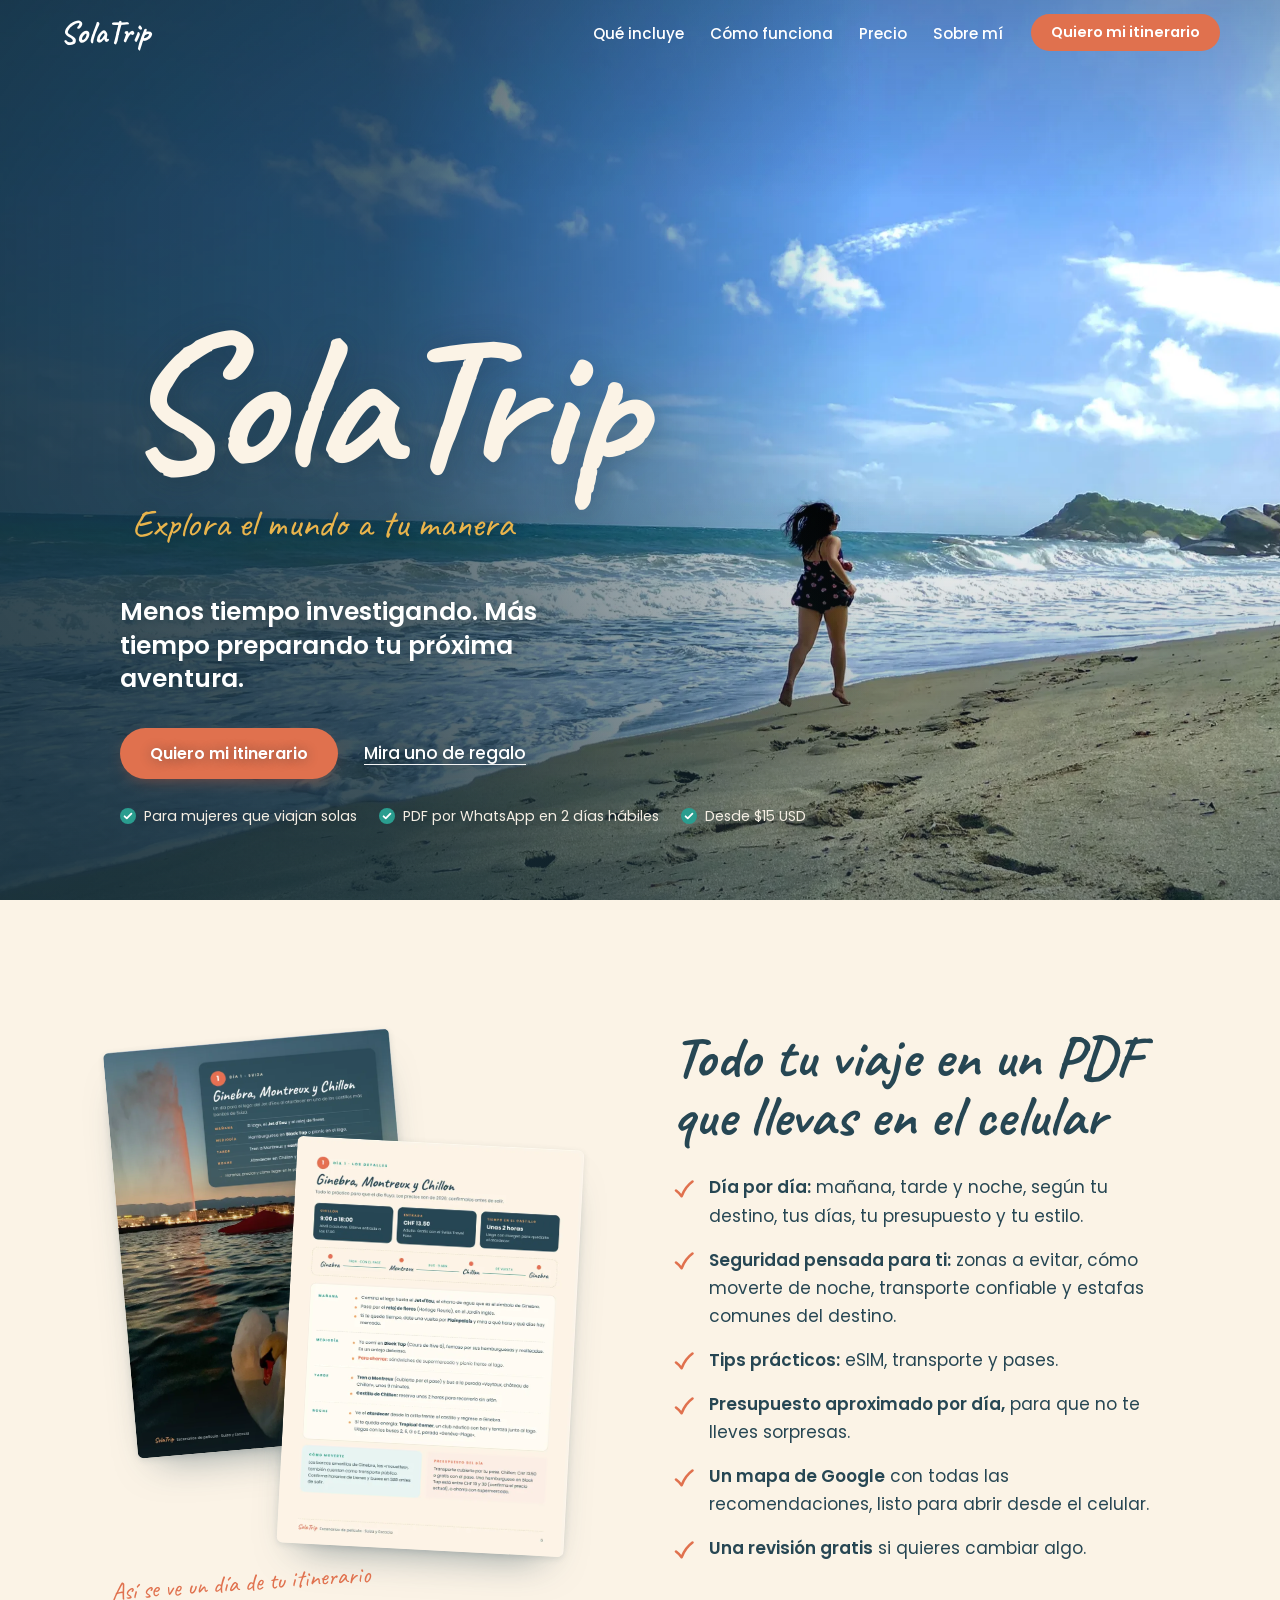
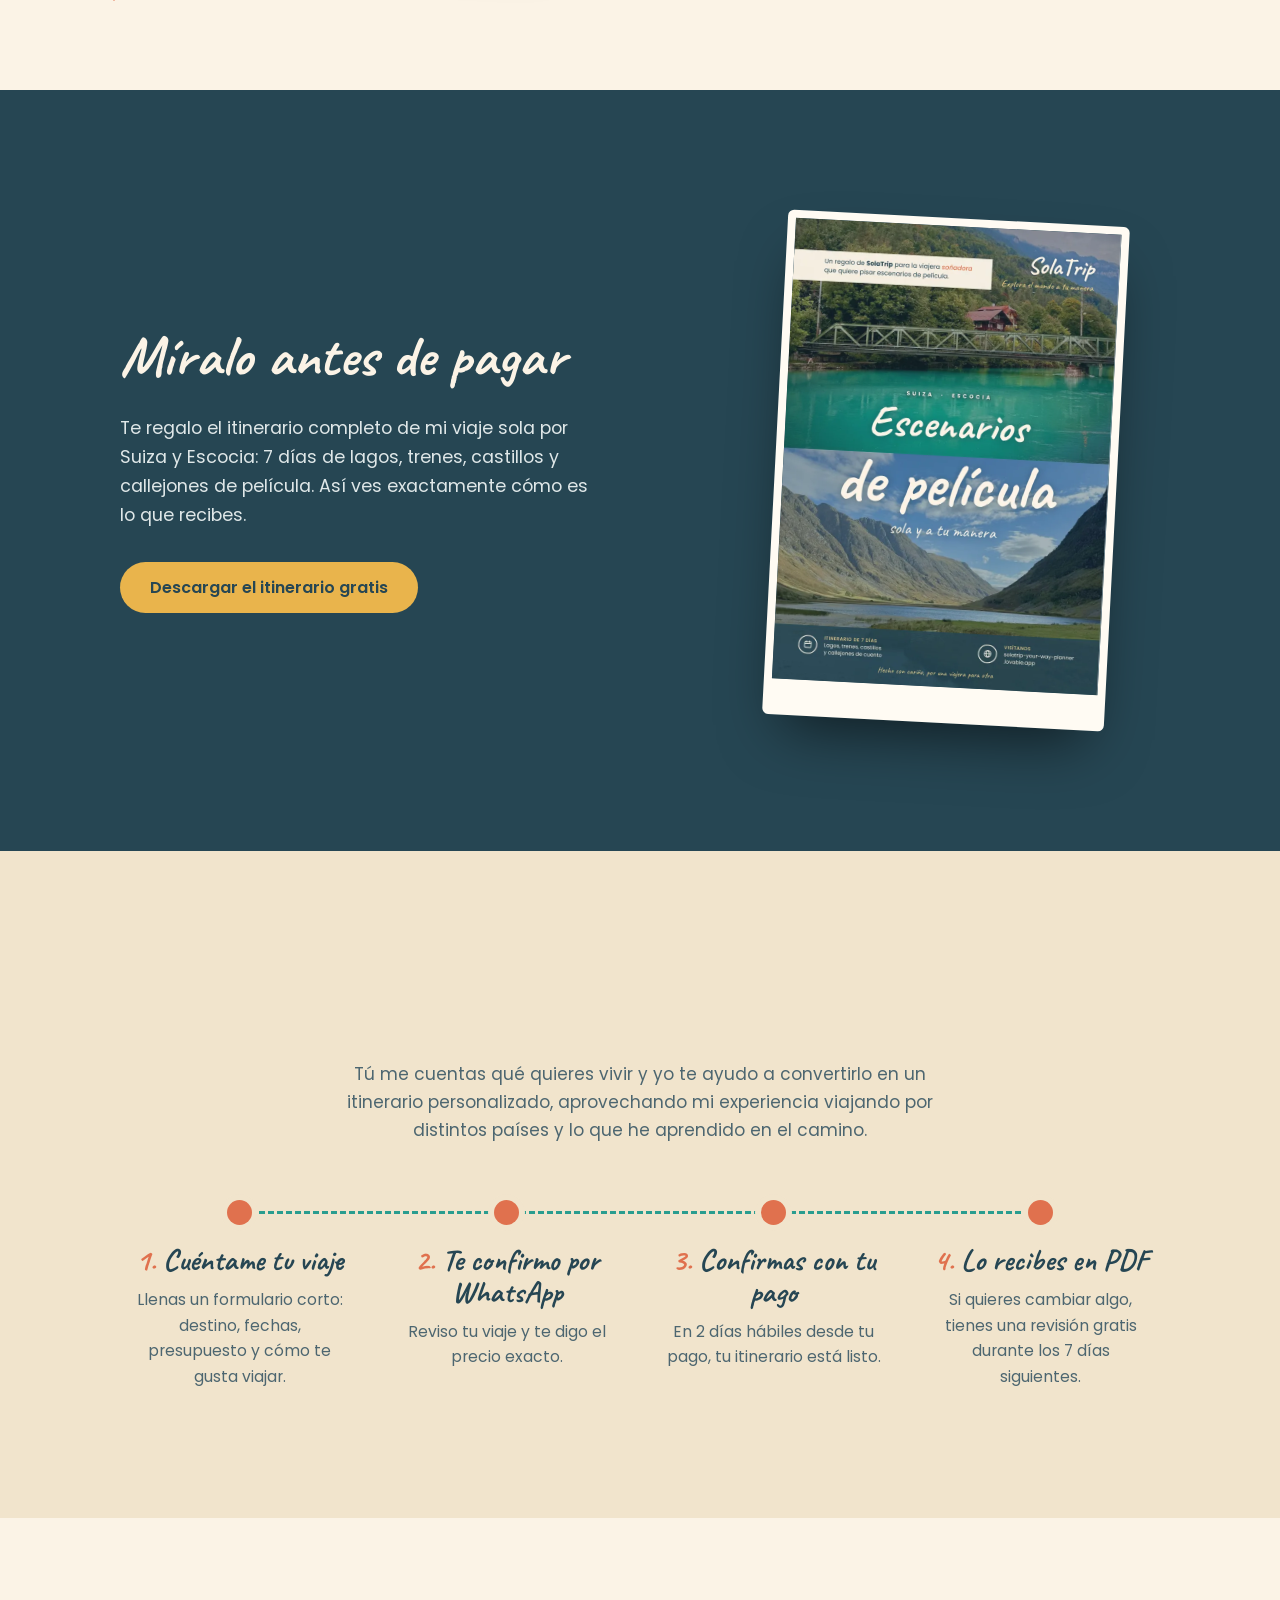
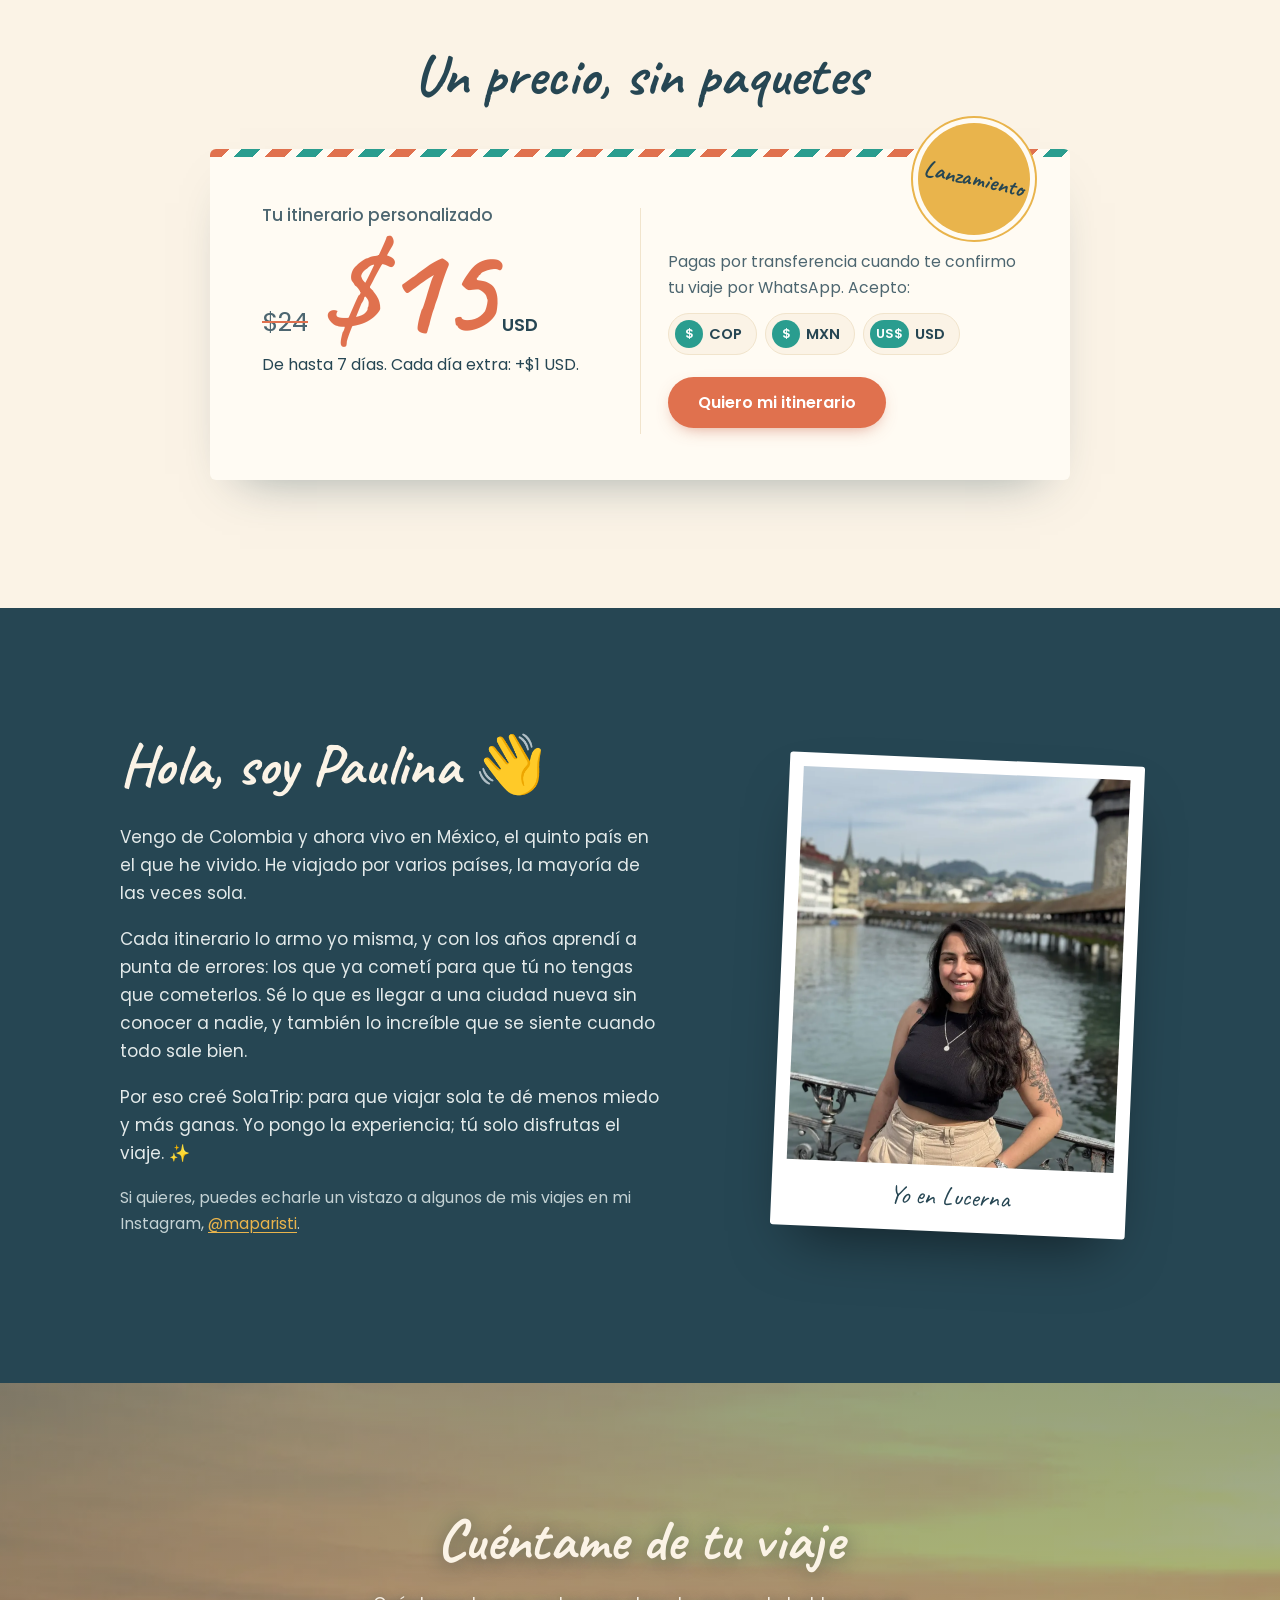
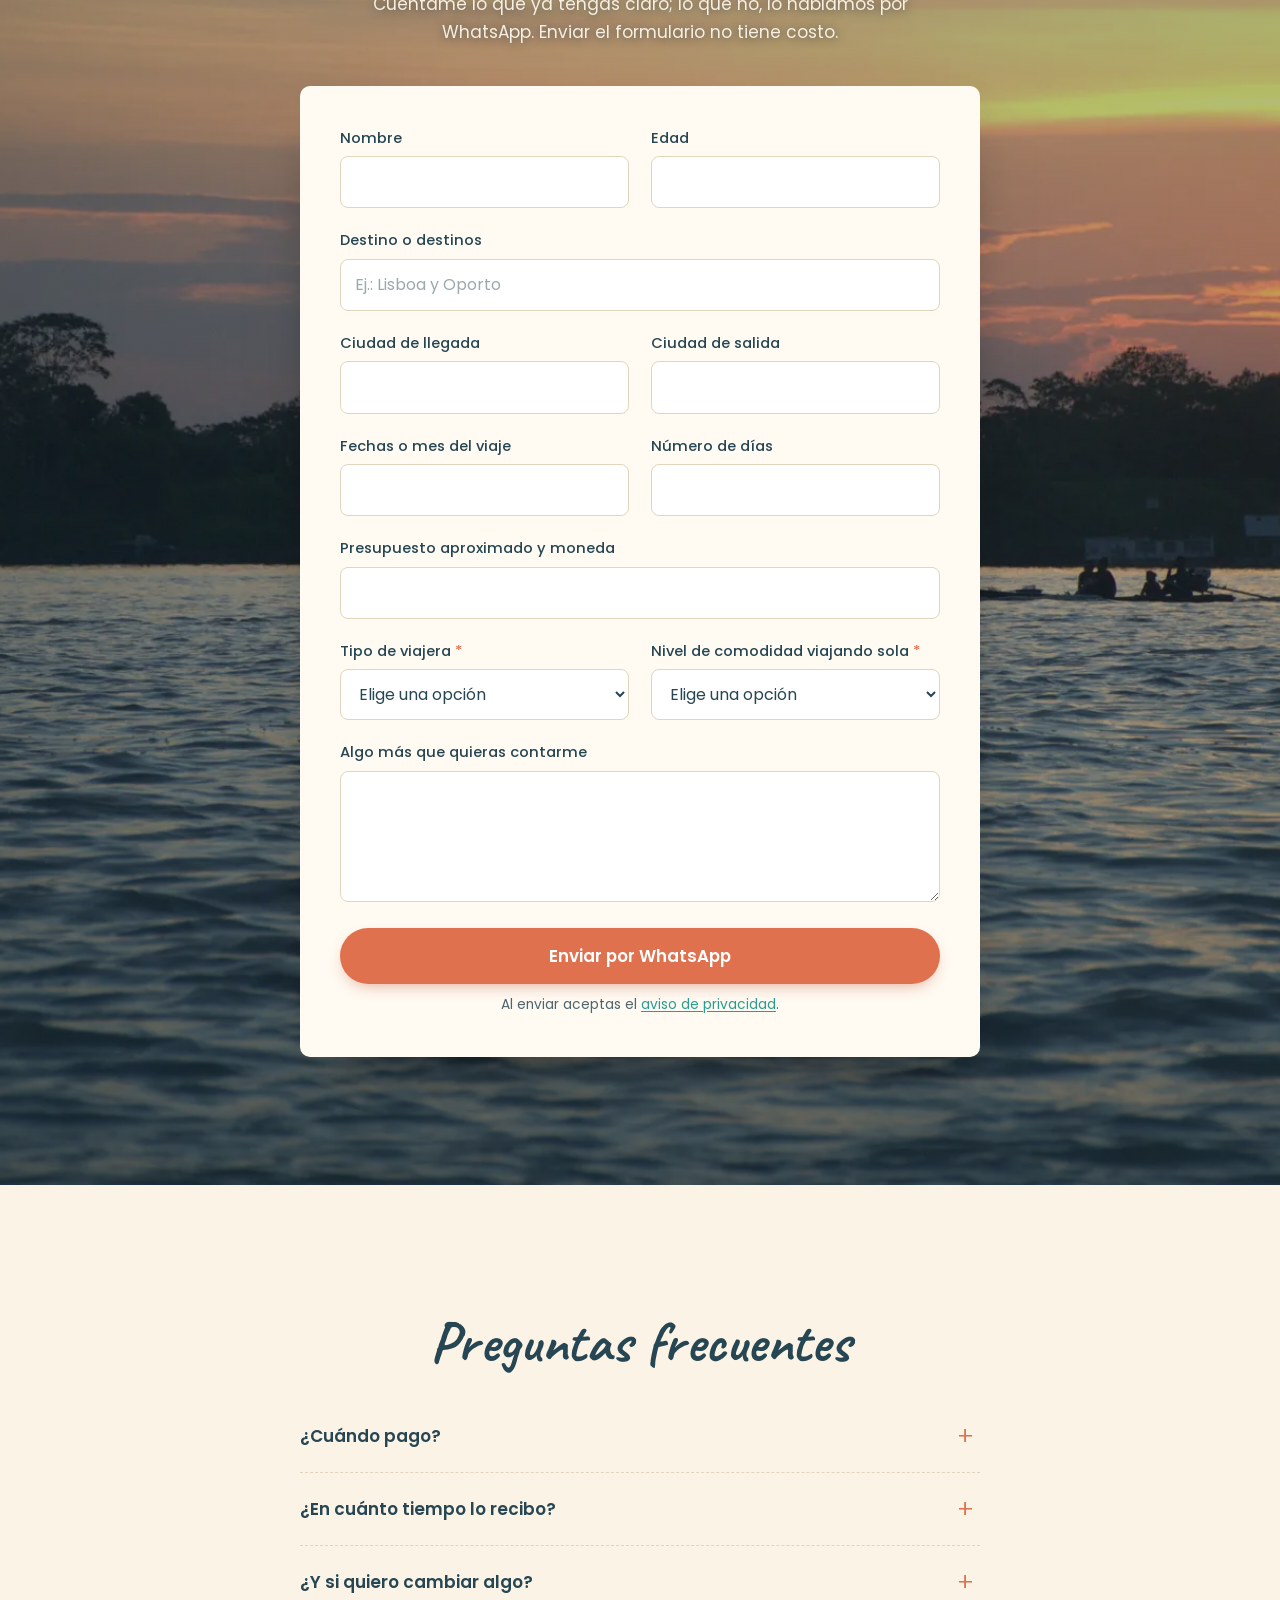
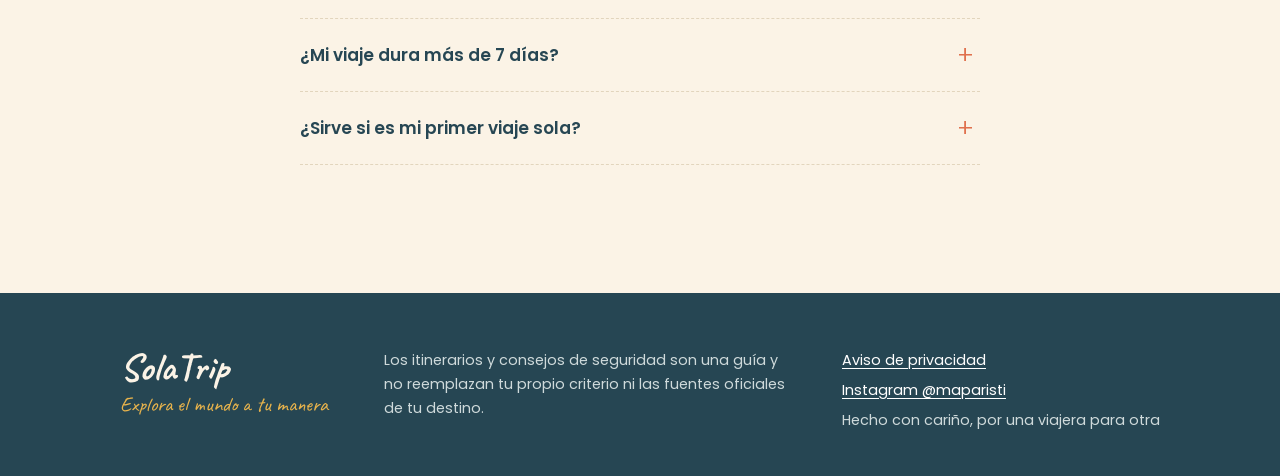
==== index.html @ e4d1c082 "Página nueva de SolaTrip" ====
<!doctype html>
<html lang="es">
<head>
  <meta charset="utf-8">
  <meta name="viewport" content="width=device-width, initial-scale=1">
  <title>SolaTrip · Itinerarios para mujeres que viajan solas</title>
  <meta name="description" content="Tú me cuentas qué quieres vivir y yo te ayudo a convertirlo en un itinerario personalizado. PDF por WhatsApp en 2 días hábiles, desde $15 USD.">
  <meta property="og:title" content="SolaTrip · Explora el mundo a tu manera">
  <meta property="og:description" content="Itinerarios personalizados para mujeres que viajan solas. PDF por WhatsApp en 2 días hábiles, desde $15 USD.">
  <meta property="og:image" content="img/portada-playa-1200.jpg">
  <meta property="og:type" content="website">
  <meta name="theme-color" content="#264653">
  <link rel="icon" href="img/favicon.svg" type="image/svg+xml">
  <link rel="preload" href="fonts/caveat-latin-700-normal.woff2" as="font" type="font/woff2" crossorigin>
  <link rel="preload" href="fonts/poppins-latin-400-normal.woff2" as="font" type="font/woff2" crossorigin>
  <link rel="stylesheet" href="css/styles.css">
  <script>document.documentElement.classList.add("js")</script>
</head>
<body>
  <a class="skip" href="#contenido">Saltar al contenido</a>

  <header class="nav" id="nav">
    <div class="nav__inner">
      <a class="nav__logo" href="#inicio" aria-label="SolaTrip, inicio">SolaTrip</a>
      <nav aria-label="Secciones">
        <ul class="nav__links" id="menu">
          <li><a href="#que-incluye">Qué incluye</a></li>
          <li><a href="#como-funciona">Cómo funciona</a></li>
          <li><a href="#precio">Precio</a></li>
          <li><a href="#sobre-mi">Sobre mí</a></li>
        </ul>
      </nav>
      <a class="btn btn--small" href="#formulario">Quiero mi itinerario</a>
      <button class="nav__toggle" type="button" aria-expanded="false" aria-controls="menu" aria-label="Abrir menú">
        <span class="nav__bars" aria-hidden="true"></span>
      </button>
    </div>
  </header>

  <main id="contenido">

    <!-- ================= PORTADA ================= -->
    <section class="hero" id="inicio">
      <picture class="hero__photo">
        <source type="image/webp" srcset="img/portada-playa-1200.webp 1200w, img/portada-playa-2000.webp 2000w" sizes="100vw">
        <img src="img/portada-playa-2000.jpg" srcset="img/portada-playa-1200.jpg 1200w, img/portada-playa-2000.jpg 2000w" sizes="100vw" alt="Paulina corriendo descalza por la orilla de una playa, con el mar y un cielo azul de fondo" fetchpriority="high">
      </picture>
      <div class="hero__brand">
        <h1 class="hero__title">SolaTrip</h1>
        <p class="hero__slogan">Explora el mundo a tu manera</p>
      </div>
      <div class="hero__body">
        <p class="hero__lead">Menos tiempo investigando. Más tiempo preparando tu próxima aventura.</p>
        <div class="hero__actions">
          <a class="btn" href="#formulario">Quiero mi itinerario</a>
          <a class="link-soft" href="#regalo">Mira uno de regalo</a>
        </div>
        <ul class="hero__facts">
          <li>Para mujeres que viajan solas</li>
          <li>PDF por WhatsApp en 2 días hábiles</li>
          <li>Desde $15 USD</li>
        </ul>
      </div>
    </section>

    <!-- ================= QUÉ RECIBES ================= -->
    <section class="section includes" id="que-incluye">
      <div class="wrap includes__grid">
        <div class="includes__pages" aria-hidden="true">
          <picture class="page-shot page-shot--back">
            <source type="image/webp" srcset="img/pdf-dia1-foto.webp">
            <img src="img/pdf-dia1-foto.jpg" alt="" loading="lazy" width="760" height="1075">
          </picture>
          <picture class="page-shot page-shot--front">
            <source type="image/webp" srcset="img/pdf-dia1-datos.webp">
            <img src="img/pdf-dia1-datos.jpg" alt="" loading="lazy" width="760" height="1075">
          </picture>
          <p class="hand-note hand-note--pages">Así se ve un día de tu itinerario</p>
        </div>
        <div class="includes__text">
          <h2 class="h2">Todo tu viaje en un PDF que llevas en el celular</h2>
          <ul class="checks">
            <li><strong>Día por día:</strong> mañana, tarde y noche, según tu destino, tus días, tu presupuesto y tu estilo.</li>
            <li><strong>Seguridad pensada para ti:</strong> zonas a evitar, cómo moverte de noche, transporte confiable y estafas comunes del destino.</li>
            <li><strong>Tips prácticos:</strong> eSIM, transporte y pases.</li>
            <li><strong>Presupuesto aproximado por día,</strong> para que no te lleves sorpresas.</li>
            <li><strong>Un mapa de Google</strong> con todas las recomendaciones, listo para abrir desde el celular.</li>
            <li><strong>Una revisión gratis</strong> si quieres cambiar algo.</li>
          </ul>
        </div>
      </div>
    </section>

    <!-- ================= REGALO ================= -->
    <section class="section gift" id="regalo">
      <div class="wrap gift__grid">
        <div class="gift__text">
          <h2 class="h2 h2--light">Míralo antes de pagar</h2>
          <p>Te regalo el itinerario completo de mi viaje sola por Suiza y Escocia: 7 días de lagos, trenes, castillos y callejones de película. Así ves exactamente cómo es lo que recibes.</p>
          <a class="btn btn--sun" href="regalo/SolaTrip-Itinerario-Suiza-y-Escocia.pdf" download>Descargar el itinerario gratis</a>
        </div>
        <picture class="gift__cover">
          <source type="image/webp" srcset="img/pdf-portada.webp">
          <img src="img/pdf-portada.jpg" alt="Portada del itinerario de regalo: Escenarios de película, Suiza y Escocia, 7 días" loading="lazy" width="760" height="1074">
        </picture>
      </div>
    </section>

    <!-- ================= CÓMO FUNCIONA ================= -->
    <section class="section steps" id="como-funciona">
      <div class="wrap">
        <h2 class="h2 center">De la idea a tu plan en cuatro pasos</h2>
        <p class="center steps__intro">Tú me cuentas qué quieres vivir y yo te ayudo a convertirlo en un itinerario personalizado, aprovechando mi experiencia viajando por distintos países y lo que he aprendido en el camino.</p>
        <ol class="route">
          <li class="route__stop">
            <span class="route__dot" aria-hidden="true"></span>
            <h3>Cuéntame tu viaje</h3>
            <p>Llenas un formulario corto: destino, fechas, presupuesto y cómo te gusta viajar.</p>
          </li>
          <li class="route__stop">
            <span class="route__dot" aria-hidden="true"></span>
            <h3>Te confirmo por WhatsApp</h3>
            <p>Reviso tu viaje y te digo el precio exacto.</p>
          </li>
          <li class="route__stop">
            <span class="route__dot" aria-hidden="true"></span>
            <h3>Confirmas con tu pago</h3>
            <p>En 2 días hábiles desde tu pago, tu itinerario está listo.</p>
          </li>
          <li class="route__stop">
            <span class="route__dot" aria-hidden="true"></span>
            <h3>Lo recibes en PDF</h3>
            <p>Si quieres cambiar algo, tienes una revisión gratis durante los 7 días siguientes.</p>
          </li>
        </ol>
      </div>
    </section>

    <!-- ================= PRECIO ================= -->
    <section class="section price" id="precio">
      <div class="wrap">
        <h2 class="h2 center">Un precio, sin paquetes</h2>
        <article class="postcard" aria-labelledby="precio-titulo">
          <div class="postcard__stamp" aria-hidden="true"><span>Lanzamiento</span></div>
          <div class="postcard__left">
            <p class="postcard__label" id="precio-titulo">Tu itinerario personalizado</p>
            <p class="postcard__price">
              <del aria-label="Precio regular 24 dólares">$24</del>
              <span class="postcard__amount">$15</span><span class="postcard__cur">USD</span>
            </p>
            <p class="postcard__detail">De hasta 7 días. Cada día extra: +$1 USD.</p>
          </div>
          <div class="postcard__right">
            <div class="postcard__pay">
              <p>Pagas por transferencia cuando te confirmo tu viaje por WhatsApp. Acepto:</p>
              <ul class="currencies">
                <li><span class="currencies__sym" aria-hidden="true">$</span> COP <span class="currencies__name">Pesos colombianos</span></li>
                <li><span class="currencies__sym" aria-hidden="true">$</span> MXN <span class="currencies__name">Pesos mexicanos</span></li>
                <li><span class="currencies__sym" aria-hidden="true">US$</span> USD <span class="currencies__name">Dólares</span></li>
              </ul>
            </div>
            <a class="btn" href="#formulario">Quiero mi itinerario</a>
          </div>
        </article>
      </div>
    </section>

    <!-- ================= SOBRE MÍ ================= -->
    <section class="section about" id="sobre-mi">
      <div class="wrap about__grid">
        <div class="about__text">
          <h2 class="h2">Hola, soy Paulina <span aria-hidden="true">👋</span></h2>
          <p>Vengo de Colombia y ahora vivo en México, el quinto país en el que he vivido. He viajado por varios países, la mayoría de las veces sola.</p>
          <p>Cada itinerario lo armo yo misma, y con los años aprendí a punta de errores: los que ya cometí para que tú no tengas que cometerlos. Sé lo que es llegar a una ciudad nueva sin conocer a nadie, y también lo increíble que se siente cuando todo sale bien.</p>
          <p>Por eso creé SolaTrip: para que viajar sola te dé menos miedo y más ganas. Yo pongo la experiencia; tú solo disfrutas el viaje. <span aria-hidden="true">✨</span></p>
          <p class="about__ig">Si quieres, puedes echarle un vistazo a algunos de mis viajes en mi Instagram, <a href="https://www.instagram.com/maparisti/" target="_blank" rel="noopener">@maparisti</a>.</p>
        </div>
        <figure class="polaroid">
          <picture>
            <source type="image/webp" srcset="img/paulina-lucerna.webp">
            <img src="img/paulina-lucerna.jpg" alt="Paulina sonriendo junto al río en Lucerna, Suiza" loading="lazy" width="900" height="1200">
          </picture>
          <figcaption>Yo en Lucerna</figcaption>
        </figure>
      </div>
    </section>

    <!-- ================= FORMULARIO ================= -->
    <section class="section form-sec" id="formulario">
      <div class="wrap wrap--narrow">
        <h2 class="h2 center">Cuéntame de tu viaje</h2>
        <p class="center form-sec__intro">Cuéntame lo que ya tengas claro; lo que no, lo hablamos por WhatsApp. Enviar el formulario no tiene costo.</p>

        <form class="trip-form" id="trip-form" novalidate>
          <div class="field">
            <label for="f-nombre">Nombre</label>
            <input id="f-nombre" name="Nombre" type="text" autocomplete="given-name">
          </div>
          <div class="field">
            <label for="f-edad">Edad</label>
            <input id="f-edad" name="Edad" type="text" inputmode="numeric">
          </div>
          <div class="field field--full">
            <label for="f-destino">Destino o destinos</label>
            <input id="f-destino" name="Destino o destinos" type="text" placeholder="Ej.: Lisboa y Oporto">
          </div>
          <div class="field">
            <label for="f-llegada">Ciudad de llegada</label>
            <input id="f-llegada" name="Ciudad de llegada" type="text">
          </div>
          <div class="field">
            <label for="f-salida">Ciudad de salida</label>
            <input id="f-salida" name="Ciudad de salida" type="text">
          </div>
          <div class="field">
            <label for="f-fechas">Fechas o mes del viaje</label>
            <input id="f-fechas" name="Fechas o mes del viaje" type="text">
          </div>
          <div class="field">
            <label for="f-dias">Número de días</label>
            <input id="f-dias" name="Número de días" type="text" inputmode="numeric">
          </div>
          <div class="field field--full">
            <label for="f-presupuesto">Presupuesto aproximado y moneda</label>
            <input id="f-presupuesto" name="Presupuesto aproximado y moneda" type="text">
          </div>
          <div class="field">
            <label for="f-tipo">Tipo de viajera <span class="req" aria-hidden="true">*</span></label>
            <select id="f-tipo" name="Tipo de viajera" required aria-describedby="e-tipo">
              <option value="">Elige una opción</option>
              <option>Relajada / cultural</option>
              <option>Aventurera / activa</option>
              <option>Mixta</option>
              <option>Foodie</option>
              <option>Primeriza</option>
            </select>
            <p class="field__error" id="e-tipo" hidden>Elige qué tipo de viajera eres.</p>
          </div>
          <div class="field">
            <label for="f-nivel">Nivel de comodidad viajando sola <span class="req" aria-hidden="true">*</span></label>
            <select id="f-nivel" name="Nivel de comodidad viajando sola" required aria-describedby="e-nivel">
              <option value="">Elige una opción</option>
              <option>Es mi primera vez</option>
              <option>Ya he viajado poco</option>
              <option>Viajo sola seguido</option>
            </select>
            <p class="field__error" id="e-nivel" hidden>Elige qué tan cómoda te sientes viajando sola.</p>
          </div>
          <div class="field field--full">
            <label for="f-mas">Algo más que quieras contarme</label>
            <textarea id="f-mas" name="Algo más" rows="4"></textarea>
          </div>
          <div class="field field--full form-actions">
            <button class="btn btn--wide" type="submit">Enviar por WhatsApp</button>
            <p class="form-note">Al enviar aceptas el <a href="aviso-privacidad.html">aviso de privacidad</a>.</p>
            <p class="form-status" id="form-status" role="status" hidden></p>
          </div>
        </form>
      </div>
    </section>

    <!-- ================= PREGUNTAS ================= -->
    <section class="section faq" id="preguntas">
      <div class="wrap wrap--narrow">
        <h2 class="h2 center">Preguntas frecuentes</h2>
        <details>
          <summary>¿Cuándo pago?</summary>
          <p>Antes de que prepare tu itinerario. Me envías el formulario, te escribo por WhatsApp con el precio exacto y, si te cuadra, pagas el total por transferencia en pesos colombianos (COP), pesos mexicanos (MXN) o dólares (USD). En 2 días hábiles desde tu pago tienes tu itinerario.</p>
        </details>
        <details>
          <summary>¿En cuánto tiempo lo recibo?</summary>
          <p>En 2 días hábiles desde tu pago, en PDF por WhatsApp.</p>
        </details>
        <details>
          <summary>¿Y si quiero cambiar algo?</summary>
          <p>Tienes una revisión gratis durante los 7 días siguientes a la entrega.</p>
        </details>
        <details>
          <summary>¿Mi viaje dura más de 7 días?</summary>
          <p>Cada día extra suma $1 USD.</p>
        </details>
        <details>
          <summary>¿Sirve si es mi primer viaje sola?</summary>
          <p>Sí. En el formulario me cuentas tu nivel de comodidad viajando sola y armo el plan con eso en mente.</p>
        </details>
      </div>
    </section>
  </main>

  <footer class="footer">
    <div class="wrap footer__inner">
      <div>
        <p class="footer__logo">SolaTrip</p>
        <p class="footer__slogan">Explora el mundo a tu manera</p>
      </div>
      <p class="footer__disclaimer">Los itinerarios y consejos de seguridad son una guía y no reemplazan tu propio criterio ni las fuentes oficiales de tu destino.</p>
      <ul class="footer__links">
        <li><a href="aviso-privacidad.html">Aviso de privacidad</a></li>
        <li><a href="https://www.instagram.com/maparisti/" target="_blank" rel="noopener">Instagram @maparisti</a></li>
        <li>Hecho con cariño, por una viajera para otra</li>
      </ul>
    </div>
  </footer>

  <script src="js/main.js" defer></script>
</body>
</html>
---- css/styles.css ----
/* ============ SolaTrip · estilos ============ */

@font-face { font-family: "Caveat"; font-weight: 400; font-display: swap; src: url("../fonts/caveat-latin-400-normal.woff2") format("woff2"); }
@font-face { font-family: "Caveat"; font-weight: 700; font-display: swap; src: url("../fonts/caveat-latin-700-normal.woff2") format("woff2"); }
@font-face { font-family: "Poppins"; font-weight: 300; font-display: swap; src: url("../fonts/poppins-latin-300-normal.woff2") format("woff2"); }
@font-face { font-family: "Poppins"; font-weight: 400; font-display: swap; src: url("../fonts/poppins-latin-400-normal.woff2") format("woff2"); }
@font-face { font-family: "Poppins"; font-weight: 500; font-display: swap; src: url("../fonts/poppins-latin-500-normal.woff2") format("woff2"); }
@font-face { font-family: "Poppins"; font-weight: 600; font-display: swap; src: url("../fonts/poppins-latin-600-normal.woff2") format("woff2"); }

:root {
  --crema: #FBF3E6;
  --arena: #F1E4CC;
  --papel: #FFFBF3;
  --noche: #264653;
  --noche-suave: #4D6670;
  --coral: #E0714E;
  --coral-oscuro: #C4583A;
  --turquesa: #2A9D8F;
  --sol: #E9B44C;

  --hand: "Caveat", "Segoe Print", cursive;
  --sans: "Poppins", system-ui, -apple-system, "Segoe UI", sans-serif;

  --wrap: 1120px;
  --gutter: clamp(16px, 4vw, 40px);
  --section: clamp(72px, 10vw, 128px);
}

* { box-sizing: border-box; }
html { scroll-behavior: smooth; scroll-padding-top: 76px; }
body {
  margin: 0;
  background: var(--crema);
  color: var(--noche);
  font-family: var(--sans);
  font-size: 1.0625rem;
  line-height: 1.65;
  -webkit-font-smoothing: antialiased;
}
img { display: block; max-width: 100%; height: auto; }
a { color: var(--turquesa); text-underline-offset: .18em; }
a:hover { color: var(--noche); }
:focus-visible { outline: 3px solid var(--sol); outline-offset: 3px; border-radius: 4px; }
strong { font-weight: 600; }
h1, h2, h3, p { margin: 0; }

.skip { position: absolute; left: -999px; top: 8px; background: var(--noche); color: #fff; padding: 8px 14px; border-radius: 8px; z-index: 100; }
.skip:focus { left: 8px; }

.wrap { max-width: var(--wrap); margin: 0 auto; padding: 0 var(--gutter); }
.wrap--narrow { max-width: 760px; }
.center { text-align: center; }
.section { padding: var(--section) 0; }

.h2 {
  font-family: var(--hand);
  font-weight: 700;
  font-size: clamp(2.4rem, 5vw, 3.6rem);
  line-height: 1.02;
  color: var(--noche);
  margin-bottom: 28px;
  letter-spacing: .005em;
}
.h2--light { color: var(--crema); }

/* ---------- Botones ---------- */
.btn {
  display: inline-block;
  background: var(--coral);
  color: #fff;
  font-family: var(--sans);
  font-weight: 600;
  font-size: 1rem;
  line-height: 1.2;
  text-decoration: none;
  padding: 16px 30px;
  border: 0;
  border-radius: 999px;
  cursor: pointer;
  transition: background-color .2s ease, transform .2s ease;
  box-shadow: 0 6px 18px -8px rgba(196, 88, 58, .7);
}
.btn:hover { background: var(--coral-oscuro); color: #fff; }
.btn:active { transform: translateY(1px); }
.btn--small { padding: 10px 20px; font-size: .9rem; box-shadow: none; }
.btn--sun { background: var(--sol); color: var(--noche); box-shadow: none; }
.btn--sun:hover { background: #f0c463; color: var(--noche); }
.btn--wide { width: 100%; padding: 18px; font-size: 1.05rem; }
.link-soft { color: #fff; font-weight: 500; text-decoration: underline; text-decoration-thickness: 1px; text-underline-offset: .3em; }
.link-soft:hover { color: var(--sol); }

/* ---------- Navegación ---------- */
.nav {
  position: fixed; inset: 0 0 auto 0; z-index: 50;
  transition: background-color .25s ease, box-shadow .25s ease;
}
.nav__inner { max-width: 1240px; margin: 0 auto; padding: 14px var(--gutter); display: flex; align-items: center; gap: 28px; }
.nav__logo { font-family: var(--hand); font-weight: 700; font-size: 2rem; line-height: 1; color: #fff; text-decoration: none; margin-right: auto; }
.nav__links { display: flex; gap: 26px; list-style: none; margin: 0; padding: 0; }
.nav__links a { color: #fff; text-decoration: none; font-size: .95rem; font-weight: 500; }
.nav__links a:hover { color: var(--sol); }
.nav__toggle { display: none; }
.nav__logo { transition: opacity .25s ease, visibility .25s ease; }
.nav:not(.is-solid):not(.is-open) .nav__logo { opacity: 0; visibility: hidden; }
.nav.is-solid { background: rgba(251, 243, 230, .96); box-shadow: 0 1px 0 rgba(38, 70, 83, .1); backdrop-filter: blur(6px); }
.nav.is-solid .nav__logo { color: var(--coral); }
.nav.is-solid .nav__links a { color: var(--noche); }
.nav.is-solid .nav__links a:hover { color: var(--coral); }

/* ---------- Portada ---------- */
.hero {
  position: relative;
  min-height: 100svh;
  display: grid;
  grid-template-columns: minmax(0, 1fr);
  align-content: end;
  color: #fff;
  overflow: hidden;
  isolation: isolate;
}
.hero__photo, .hero__photo img { position: absolute; inset: 0; width: 100%; height: 100%; }
.hero__photo { z-index: -2; }
.hero__photo img { object-fit: cover; object-position: 62% 50%; }
.hero::before {
  content: ""; position: absolute; inset: 0; z-index: -1;
  background:
    linear-gradient(90deg, rgba(23, 47, 58, .86) 0%, rgba(23, 47, 58, .72) 30%, rgba(23, 47, 58, .32) 52%, rgba(23, 47, 58, 0) 68%),
    linear-gradient(0deg, rgba(23, 47, 58, .55) 0%, rgba(23, 47, 58, 0) 45%),
    linear-gradient(180deg, rgba(23, 47, 58, .3) 0%, rgba(23, 47, 58, 0) 22%);
}
.hero__brand, .hero__body { max-width: var(--wrap); width: 100%; margin: 0 auto; padding: 0 var(--gutter); }
.hero__brand { padding-top: 120px; }
.hero__title {
  font-family: var(--hand);
  font-weight: 700;
  font-size: clamp(5.5rem, 15vw, 12.5rem);
  line-height: .82;
  letter-spacing: -.01em;
  color: var(--crema);
  text-shadow: 0 4px 30px rgba(23, 47, 58, .35);
  /* el único momento con movimiento: el nombre aparece como trazado a mano */
  animation: write 1.4s cubic-bezier(.6, .1, .2, 1) both;
}
.hero__slogan {
  font-family: var(--hand);
  font-size: clamp(1.7rem, 3vw, 2.4rem);
  color: var(--sol);
  margin: 10px 0 0 .3em;
  animation: fade .8s .9s ease both;
  text-shadow: 0 2px 14px rgba(23, 47, 58, .55);
}
.hero__body { padding-top: 40px; padding-bottom: clamp(48px, 8vh, 88px); animation: fade .8s 1.1s ease both; }
.hero__lead { font-size: clamp(1.25rem, 2vw, 1.55rem); font-weight: 600; line-height: 1.35; max-width: 30ch; }
.hero__text { margin-top: 14px; max-width: 46ch; font-weight: 400; color: #f5efe4; }
.hero__body { text-shadow: 0 1px 12px rgba(23, 47, 58, .45); }
.hero__actions { margin-top: 32px; display: flex; flex-wrap: wrap; align-items: center; gap: 14px 26px; }
.hero__facts { display: flex; flex-wrap: wrap; gap: 8px 22px; list-style: none; padding: 0; margin: 26px 0 0; font-size: .88rem; color: #f5efe4; }
.hero__facts li { display: flex; align-items: center; gap: 8px; }
.hero__facts li::before {
  content: ""; width: 16px; height: 16px; flex: none;
  background: url("data:image/svg+xml,%3Csvg xmlns='http://www.w3.org/2000/svg' viewBox='0 0 16 16'%3E%3Ccircle cx='8' cy='8' r='8' fill='%232A9D8F'/%3E%3Cpath d='M4.6 8.3l2.2 2.1 4.6-4.7' fill='none' stroke='%23fff' stroke-width='1.8' stroke-linecap='round' stroke-linejoin='round'/%3E%3C/svg%3E") center / contain no-repeat;
}
@keyframes write { from { clip-path: inset(-30% 100% -30% -10%); } to { clip-path: inset(-30% -10% -30% -10%); } }
@keyframes fade { from { opacity: 0; transform: translateY(8px); } to { opacity: 1; transform: none; } }

/* ---------- Qué recibes ---------- */
.includes__grid { display: grid; grid-template-columns: 1fr 1.05fr; gap: clamp(40px, 7vw, 96px); align-items: center; }
.includes__pages { position: relative; aspect-ratio: 4 / 4.4; }
.page-shot { position: absolute; width: 62%; }
.page-shot img { border-radius: 6px; box-shadow: 0 22px 40px -22px rgba(38, 70, 83, .55), 0 2px 6px rgba(38, 70, 83, .12); }
.page-shot--back { left: 0; top: 0; transform: rotate(-5deg); }
.page-shot--front { right: 2%; bottom: 0; transform: rotate(3deg); }
.hand-note { font-family: var(--hand); font-size: 1.55rem; color: var(--coral); line-height: 1.1; }
.hand-note--pages { position: absolute; left: -2%; bottom: -9%; max-width: 12em; transform: rotate(-4deg); }

.checks { list-style: none; padding: 0; margin: 0; display: grid; gap: 16px; }
.checks li { position: relative; padding-left: 36px; }
.checks li::before {
  content: ""; position: absolute; left: 0; top: .28em; width: 22px; height: 22px;
  background: url("data:image/svg+xml,%3Csvg xmlns='http://www.w3.org/2000/svg' viewBox='0 0 22 22'%3E%3Cpath d='M3 12.5c2.2 1.6 4 3.5 5.6 5.7C11 12 14.6 7 19.5 3.5' fill='none' stroke='%23E0714E' stroke-width='2.6' stroke-linecap='round' stroke-linejoin='round'/%3E%3C/svg%3E") center / contain no-repeat;
}

/* ---------- Regalo ---------- */
.gift { background: var(--noche); color: #e9efef; position: relative; overflow: hidden; }
.gift__grid { display: grid; grid-template-columns: 1.1fr .9fr; gap: clamp(40px, 7vw, 96px); align-items: center; }
.gift__text p { max-width: 44ch; margin-bottom: 32px; color: #dfe7e8; font-size: 1.1rem; }
.gift__cover { justify-self: center; width: min(360px, 80%); transform: rotate(3deg); }
.gift__cover img { border-radius: 6px; box-shadow: 0 30px 60px -20px rgba(0, 0, 0, .6); border: 8px solid var(--papel); border-bottom-width: 36px; }

/* ---------- Cómo funciona (ruta) ---------- */
.steps { background: var(--arena); }
.steps__intro { max-width: 56ch; margin: -6px auto 0; color: var(--noche-suave); }
.route { list-style: none; margin: 56px 0 0; padding: 0; display: grid; grid-template-columns: repeat(4, 1fr); gap: 28px; position: relative; counter-reset: paso; }
.route::before {
  content: ""; position: absolute; left: 12.5%; right: 12.5%; top: 11px;
  border-top: 3px dashed var(--turquesa);
}
.route__stop { position: relative; text-align: center; counter-increment: paso; }
.route__dot { display: block; width: 25px; height: 25px; margin: 0 auto 20px; border-radius: 50%; background: var(--coral); box-shadow: 0 0 0 6px var(--arena); position: relative; }
.route__stop h3 { font-family: var(--hand); font-weight: 700; font-size: 1.9rem; line-height: 1.05; margin-bottom: 10px; }
.route__stop h3::before { content: counter(paso) ". "; color: var(--coral); }
.route__stop p { font-size: .98rem; color: var(--noche-suave); max-width: 24ch; margin: 0 auto; }

/* ---------- Precio (postal) ---------- */
.postcard {
  position: relative;
  max-width: 860px; margin: 44px auto 0;
  background: var(--papel);
  border-radius: 6px;
  padding: clamp(28px, 5vw, 52px);
  display: grid; grid-template-columns: 1fr 1fr; gap: clamp(24px, 5vw, 56px);
  box-shadow: 0 24px 50px -30px rgba(38, 70, 83, .5);
  background-image: repeating-linear-gradient(135deg, var(--coral) 0 14px, transparent 14px 22px, var(--turquesa) 22px 36px, transparent 36px 44px);
  background-size: 100% 8px; background-repeat: no-repeat; background-position: top;
}
.postcard::after { /* línea divisoria de postal */
  content: ""; position: absolute; top: 18%; bottom: 14%; left: 50%; border-left: 1.5px solid var(--arena);
}
.postcard__stamp {
  position: absolute; top: -26px; right: clamp(16px, 4vw, 40px);
  width: 112px; height: 112px; border-radius: 50%;
  background: var(--sol);
  display: grid; place-items: center;
  transform: rotate(12deg);
  box-shadow: 0 0 0 5px var(--papel), 0 0 0 7px var(--sol);
}
.postcard__stamp span { font-family: var(--hand); font-weight: 700; font-size: 1.45rem; color: var(--noche); }
.postcard__label { font-weight: 500; color: var(--noche-suave); }
.postcard__price { display: flex; align-items: baseline; gap: 14px; margin: 6px 0 8px; }
.postcard__price del { font-size: 1.6rem; color: var(--noche-suave); text-decoration-color: var(--coral); text-decoration-thickness: 2px; }
.postcard__amount { font-family: var(--hand); font-weight: 700; font-size: clamp(5.5rem, 11vw, 8rem); line-height: .85; color: var(--coral); }
.postcard__cur { font-weight: 600; font-size: 1.1rem; margin-left: -6px; }
.postcard__detail { font-size: 1rem; }
.postcard__right { display: flex; flex-direction: column; justify-content: center; gap: 22px; align-items: flex-start; padding-top: 48px; }
.postcard__right p { font-size: .98rem; color: var(--noche-suave); }
.currencies { list-style: none; margin: 12px 0 0; padding: 0; display: flex; flex-wrap: wrap; gap: 8px; }
.currencies li {
  display: inline-flex; align-items: center; gap: 6px;
  background: var(--crema); border: 1.5px solid var(--arena); border-radius: 999px;
  padding: 6px 14px 6px 6px; font-weight: 600; font-size: .92rem; color: var(--noche);
}
.currencies__sym {
  display: inline-grid; place-items: center; min-width: 28px; height: 28px; padding: 0 6px;
  border-radius: 999px; background: var(--turquesa); color: #fff; font-size: .8rem; font-weight: 600;
}
.currencies__name { position: absolute; width: 1px; height: 1px; overflow: hidden; clip: rect(0 0 0 0); white-space: nowrap; }

/* ---------- Sobre mí ---------- */
.about__grid { display: grid; grid-template-columns: 1.15fr .85fr; gap: clamp(40px, 7vw, 96px); align-items: center; }
.about__text p { margin-bottom: 18px; max-width: 58ch; }
.about { background: var(--noche); color: #e3eaea; }
.about .h2 { color: var(--crema); }
.about__ig { color: #c4d2d4; font-size: .98rem; }
.about__ig a { color: var(--sol); }
.about__ig a:hover { color: #fff; }
.about .polaroid { box-shadow: 0 30px 60px -24px rgba(0, 0, 0, .55); }
.polaroid { margin: 0; justify-self: center; width: min(380px, 88%); background: #fff; padding: 14px 14px 0; border-radius: 3px; transform: rotate(2.5deg); box-shadow: 0 26px 46px -24px rgba(38, 70, 83, .55); }
.polaroid img { aspect-ratio: 3 / 3.6; object-fit: cover; object-position: 50% 30%; width: 100%; }
.polaroid figcaption { font-family: var(--hand); font-size: 1.6rem; text-align: center; padding: 10px 0 14px; color: var(--noche); }

/* ---------- Formulario ---------- */
.form-sec {
  position: relative; isolation: isolate; color: #fff;
  background: var(--noche) image-set(url("../img/formulario-atardecer-2000.webp") type("image/webp"), url("../img/formulario-atardecer-2000.jpg") type("image/jpeg")) center 38% / cover no-repeat;
}
.form-sec::before {
  content: ""; position: absolute; inset: 0; z-index: -1;
  background: linear-gradient(180deg, rgba(23, 47, 58, .45) 0%, rgba(23, 47, 58, .25) 35%, rgba(23, 47, 58, .55) 100%);
}
.form-sec .h2 { color: var(--crema); text-shadow: 0 2px 18px rgba(23, 47, 58, .5); }
.form-sec__intro { text-shadow: 0 1px 10px rgba(23, 47, 58, .6); }
.form-sec .trip-form { color: var(--noche); box-shadow: 0 30px 60px -30px rgba(0, 0, 0, .6); }
.form-sec__intro { max-width: 52ch; margin: -8px auto 40px; color: #f6efe3; }
.trip-form { display: grid; grid-template-columns: 1fr 1fr; gap: 20px 22px; background: var(--papel); padding: clamp(22px, 4vw, 40px); border-radius: 10px; box-shadow: 0 20px 40px -30px rgba(38, 70, 83, .45); }
.field { display: flex; flex-direction: column; gap: 6px; }
.field--full { grid-column: 1 / -1; }
.field label { font-size: .92rem; font-weight: 500; }
.req { color: var(--coral); }
.field input, .field select, .field textarea {
  font: inherit; font-size: 1rem; color: var(--noche);
  background: #fff; border: 1.5px solid #e2d5bd; border-radius: 8px;
  padding: 12px 14px; width: 100%;
}
.field textarea { resize: vertical; }
.field input::placeholder { color: #9aa9ae; }
.field input:focus, .field select:focus, .field textarea:focus { outline: none; border-color: var(--turquesa); box-shadow: 0 0 0 3px rgba(42, 157, 143, .2); }
.field.has-error select { border-color: var(--coral); }
.field__error { color: var(--coral-oscuro); font-size: .86rem; }
.form-actions { margin-top: 6px; text-align: center; gap: 10px; }
.form-note { font-size: .86rem; color: var(--noche-suave); }
.form-status { font-size: .92rem; color: var(--noche); background: var(--crema); border-radius: 8px; padding: 10px 14px; }

/* ---------- Preguntas ---------- */
.faq details { border-bottom: 1.5px dashed #e2d5bd; padding: 4px 0; }
.faq summary { cursor: pointer; list-style: none; padding: 18px 40px 18px 0; font-weight: 600; position: relative; }
.faq summary::-webkit-details-marker { display: none; }
.faq summary::after { content: "+"; position: absolute; right: 6px; top: 50%; transform: translateY(-50%); font-size: 1.6rem; font-weight: 300; color: var(--coral); transition: transform .2s ease; }
.faq details[open] summary::after { transform: translateY(-50%) rotate(45deg); }
.faq details p { padding: 0 0 20px; color: var(--noche-suave); max-width: 62ch; }

/* ---------- Pie ---------- */
.footer { background: var(--noche); color: #cfdadb; padding: 56px 0 44px; font-size: .9rem; }
.footer__inner { display: grid; grid-template-columns: auto 1fr auto; gap: 32px 56px; align-items: start; }
.footer__logo { font-family: var(--hand); font-weight: 700; font-size: 2.4rem; line-height: 1; color: var(--crema); }
.footer__slogan { font-family: var(--hand); font-size: 1.3rem; color: var(--sol); }
.footer__disclaimer { max-width: 46ch; }
.footer__links { list-style: none; margin: 0; padding: 0; display: grid; gap: 6px; }
.footer a { color: #fff; }
.footer a:hover { color: var(--sol); }

/* ---------- Responsive ---------- */
@media (max-width: 920px) {
  .nav__inner { gap: 12px; }
  .nav__toggle {
    display: grid; place-items: center; width: 44px; height: 44px; flex: none;
    background: transparent; border: 0; border-radius: 10px; cursor: pointer; color: #fff; padding: 0;
  }
  .nav.is-solid .nav__toggle, .nav.is-open .nav__toggle { color: var(--noche); }
  .nav__bars, .nav__bars::before, .nav__bars::after {
    display: block; width: 24px; height: 2.5px; border-radius: 2px; background: currentColor;
    transition: transform .25s ease, background-color .25s ease;
  }
  .nav__bars { position: relative; }
  .nav__bars::before, .nav__bars::after { content: ""; position: absolute; left: 0; }
  .nav__bars::before { top: -7px; }
  .nav__bars::after { top: 7px; }
  .nav.is-open .nav__bars { background: transparent; }
  .nav.is-open .nav__bars::before { transform: translateY(7px) rotate(45deg); }
  .nav.is-open .nav__bars::after { transform: translateY(-7px) rotate(-45deg); }

  .nav.is-open { background: var(--crema); box-shadow: 0 10px 30px -18px rgba(38, 70, 83, .5); }
  .nav.is-open .nav__logo { color: var(--coral); }
  .nav__links {
    display: none; position: absolute; top: 100%; left: 0; right: 0;
    flex-direction: column; gap: 0; padding: 4px var(--gutter) 18px;
    background: var(--crema); box-shadow: 0 16px 30px -20px rgba(38, 70, 83, .5);
  }
  .nav.is-open .nav__links { display: flex; }
  .nav__links li { border-bottom: 1.5px dashed #e2d5bd; }
  .nav__links li:last-child { border-bottom: 0; }
  .nav__links a, .nav.is-solid .nav__links a { display: block; padding: 14px 2px; color: var(--noche); font-size: 1.05rem; }
  .includes__grid, .gift__grid, .about__grid { grid-template-columns: 1fr; }
  .includes__pages { max-width: 460px; width: 100%; margin: 0 auto; }
  .gift__cover { order: -1; width: min(280px, 70%); }
  .route { grid-template-columns: 1fr; gap: 34px; max-width: 420px; margin-left: auto; margin-right: auto; }
  .route::before { left: 11px; right: auto; top: 12px; bottom: 12px; border-top: 0; border-left: 3px dashed var(--turquesa); }
  .route__stop { text-align: left; padding-left: 52px; }
  .route__dot { position: absolute; left: 0; top: 4px; margin: 0; }
  .route__stop p { margin: 0; max-width: none; }
  .postcard { grid-template-columns: 1fr; }
  .postcard::after { display: none; }
  .postcard__right { padding-top: 0; }
  .hand-note--pages { bottom: -4%; }
  .includes__pages { margin-bottom: 24px; }
  .footer__inner { grid-template-columns: 1fr; }
}
@media (max-width: 640px) {
  .form-sec { background-image: image-set(url("../img/formulario-atardecer-1200.webp") type("image/webp"), url("../img/formulario-atardecer-1200.jpg") type("image/jpeg")); background-position: 58% top; background-size: auto 760px; background-color: var(--noche); }
  .form-sec::before { background: linear-gradient(180deg, rgba(23, 47, 58, .4) 0px, rgba(23, 47, 58, .3) 300px, rgba(38, 70, 83, 1) 760px); }
  .btn--small { padding: 9px 16px; font-size: .85rem; }
  body { font-size: 1rem; }
  .nav__inner { padding-top: 10px; padding-bottom: 10px; }
  .nav__logo { font-size: 1.75rem; }
  .hero { min-height: 0; align-content: start; background: var(--noche); }
  .hero__photo { position: relative; inset: auto; height: 74svh; min-height: 460px; }
  .hero__photo img { position: absolute; object-position: 64% 50%; }
  .hero::before { bottom: auto; height: 74svh; min-height: 460px; background: linear-gradient(180deg, rgba(23, 47, 58, .72) 0%, rgba(23, 47, 58, .4) 30%, rgba(23, 47, 58, .05) 48%, rgba(23, 47, 58, 0) 70%, rgba(38, 70, 83, 1) 100%); }
  .hero__brand { position: absolute; top: 0; padding-top: 92px; }
  .hero__body { padding-top: 8px; padding-bottom: 48px; }
  .hero__facts { flex-direction: column; gap: 8px; }
  .trip-form { grid-template-columns: 1fr; }
  .postcard__stamp { width: 92px; height: 92px; top: -30px; }
  .postcard__label { padding-right: 84px; }
  .postcard__stamp span { font-size: 1.2rem; }
}
@media (max-width: 350px) {
  .nav .btn--small { display: none; }
}
@media (prefers-reduced-motion: reduce) {
  html { scroll-behavior: auto; }
  *, *::before, *::after { animation: none !important; transition: none !important; }
}

/* ---------- Página legal ---------- */
.legal-page .nav { position: sticky; }
.legal { padding: 56px 0 96px; }
.legal .h2 { margin-bottom: 6px; }
.legal__date { color: var(--noche-suave); font-size: .92rem; margin-bottom: 28px; }
.legal h2 { font-family: var(--sans); font-weight: 600; font-size: 1.15rem; margin: 36px 0 10px; }
.legal p { margin-bottom: 12px; max-width: 68ch; }
.legal ul { padding-left: 1.2em; margin: 0 0 12px; max-width: 68ch; }
.legal li { margin-bottom: 8px; }
.legal li::marker { color: var(--coral); }
.legal__back { margin-top: 40px; }

/* ---------- Animaciones al hacer scroll ---------- */
.js .reveal {
  opacity: 0;
  translate: 0 22px;
  transition:
    opacity .8s cubic-bezier(.2, .7, .2, 1) var(--d, 0ms),
    translate .8s cubic-bezier(.2, .7, .2, 1) var(--d, 0ms);
}
.js .reveal.is-in { opacity: 1; translate: 0 0; }

/* las páginas del PDF caen como hojas y se acomodan */
.js .page-shot.reveal { translate: 0 40px; rotate: -6deg; transition-property: opacity, translate, rotate; transition-duration: 1s; transition-timing-function: cubic-bezier(.2, .8, .2, 1); }
.js .page-shot--front.reveal { rotate: 7deg; }
.js .page-shot.reveal.is-in { rotate: 0deg; translate: 0 0; }

/* el sello se estampa */
.js .postcard__stamp.reveal {
  translate: 0 0; scale: 1.7; opacity: 0;
  transition: opacity .35s ease var(--d, 0ms), scale .55s cubic-bezier(.3, 1.5, .5, 1) var(--d, 0ms);
}
.js .postcard__stamp.reveal.is-in { scale: 1; opacity: 1; }

/* la foto de portada se mueve más lento que la página */
.hero__photo img { will-change: transform; }

@media (prefers-reduced-motion: reduce) {
  .js .reveal { opacity: 1 !important; translate: none !important; rotate: none !important; scale: none !important; }
  .hero__photo img { transform: none !important; }
}
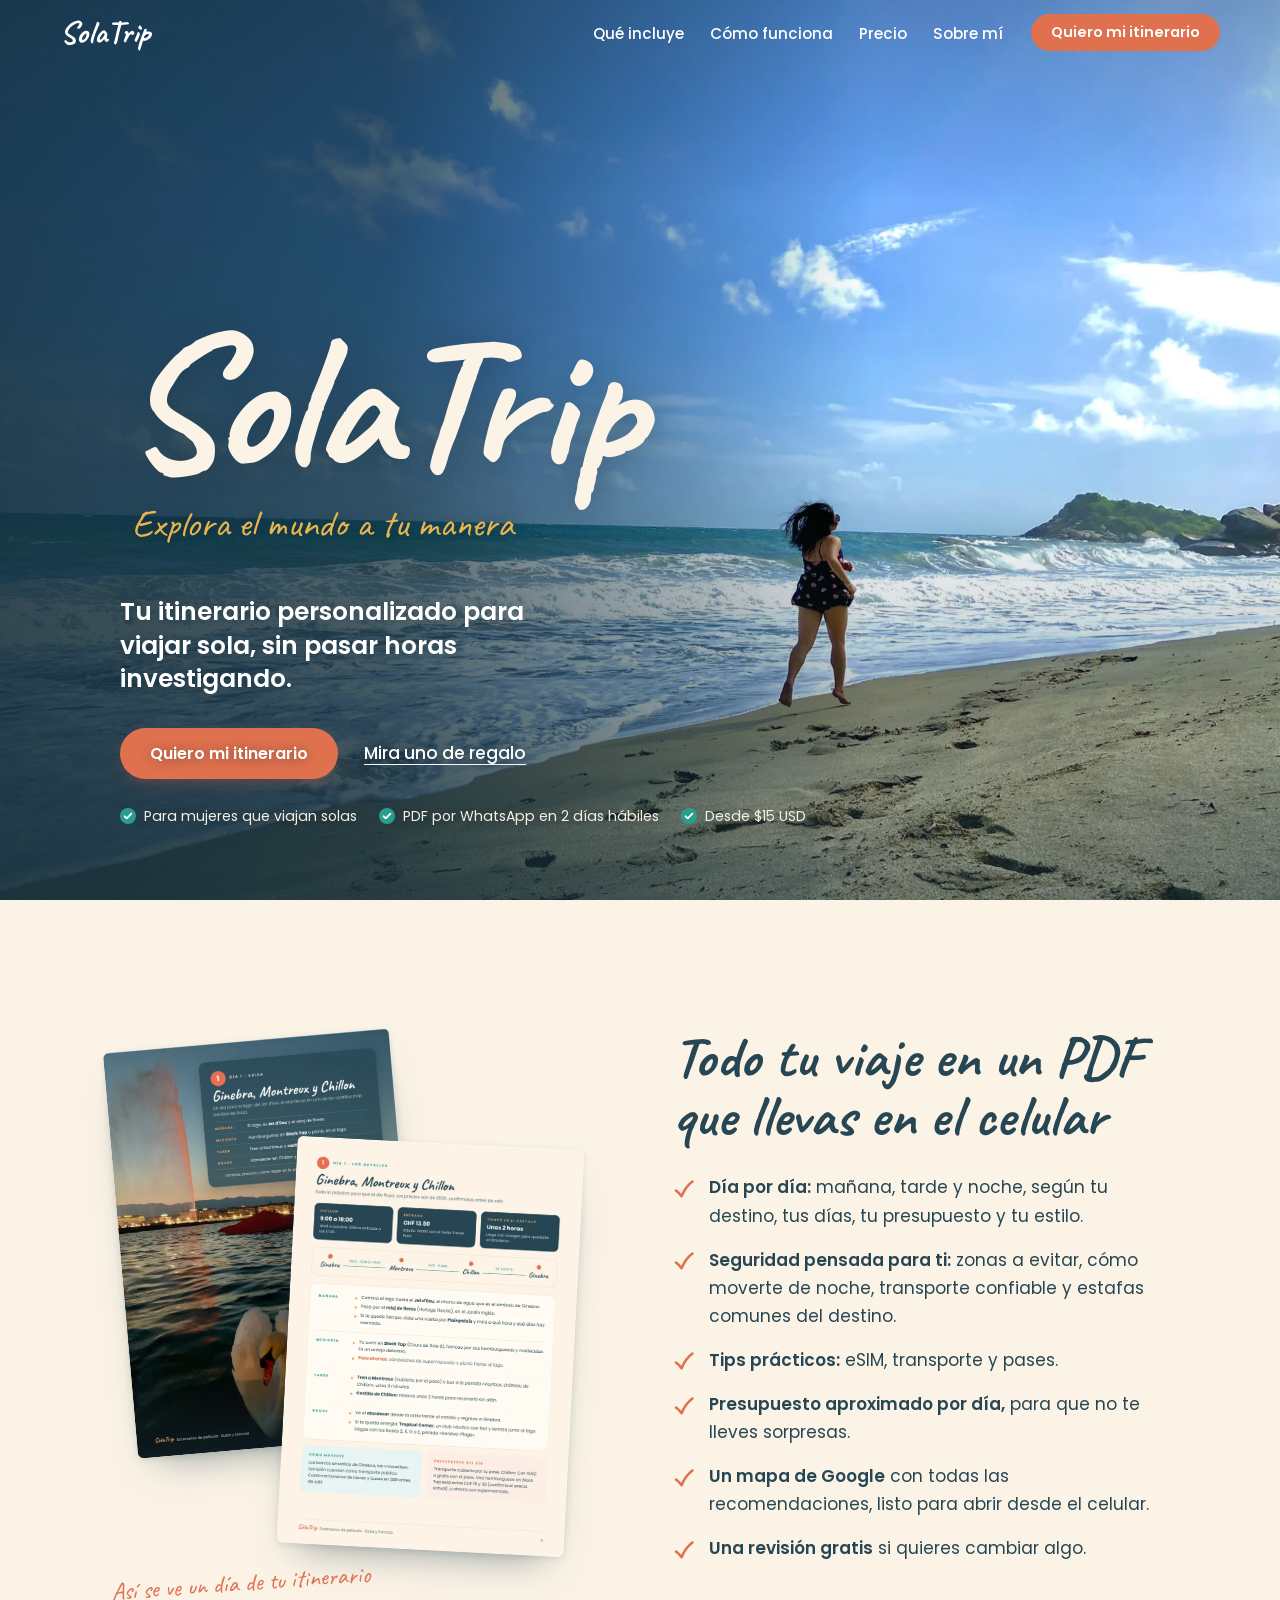
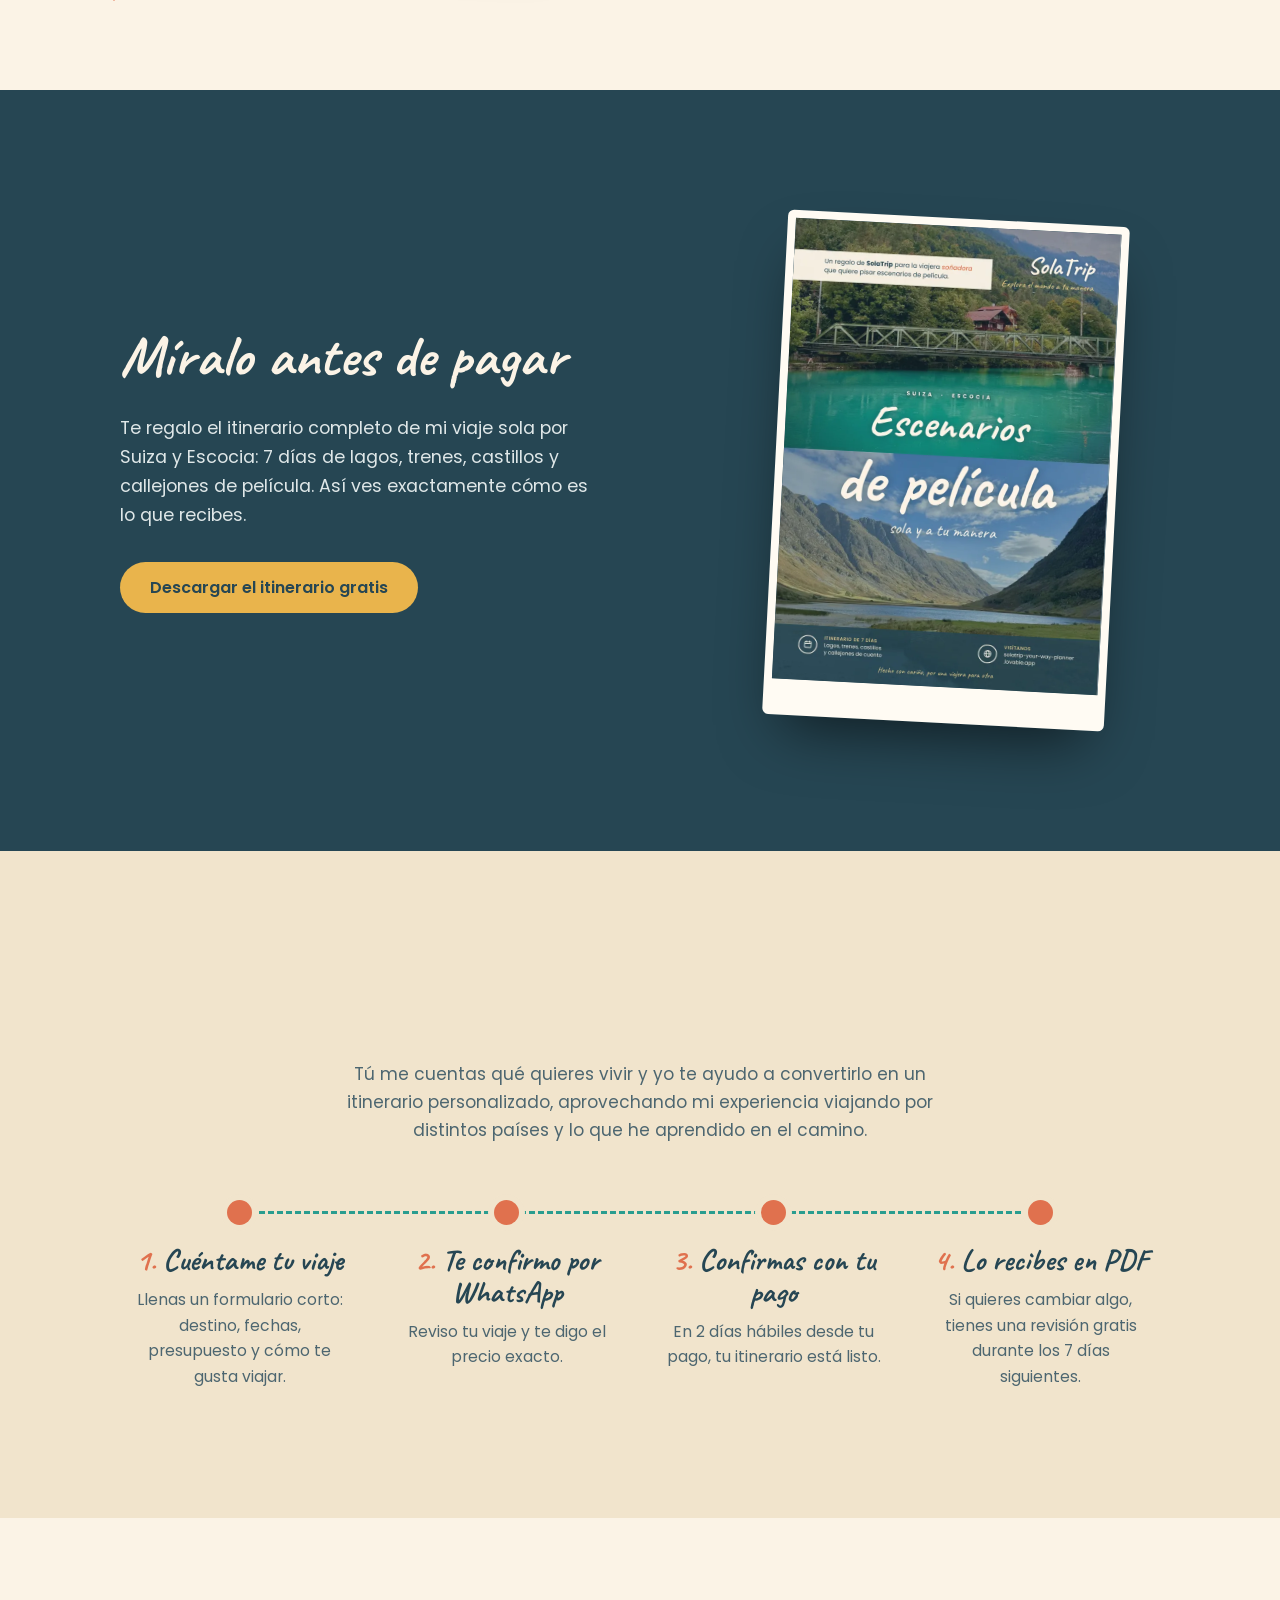
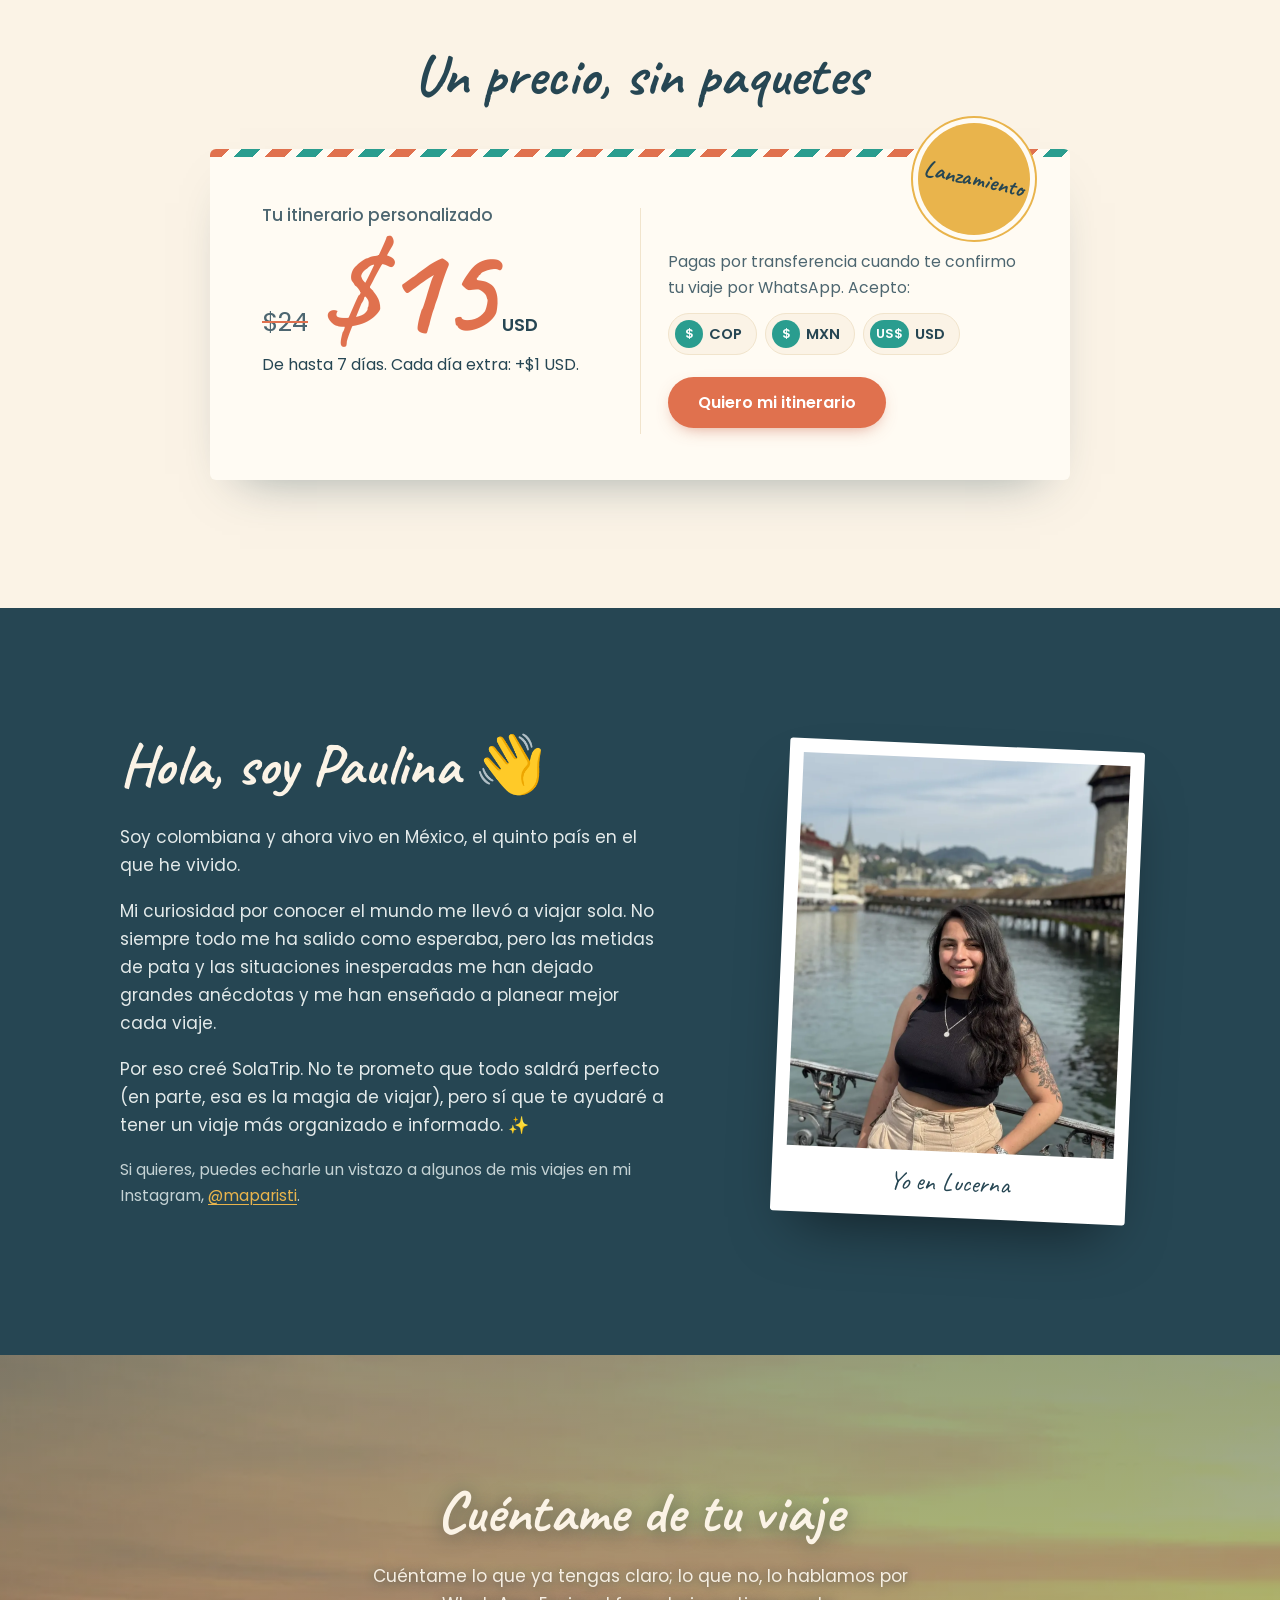
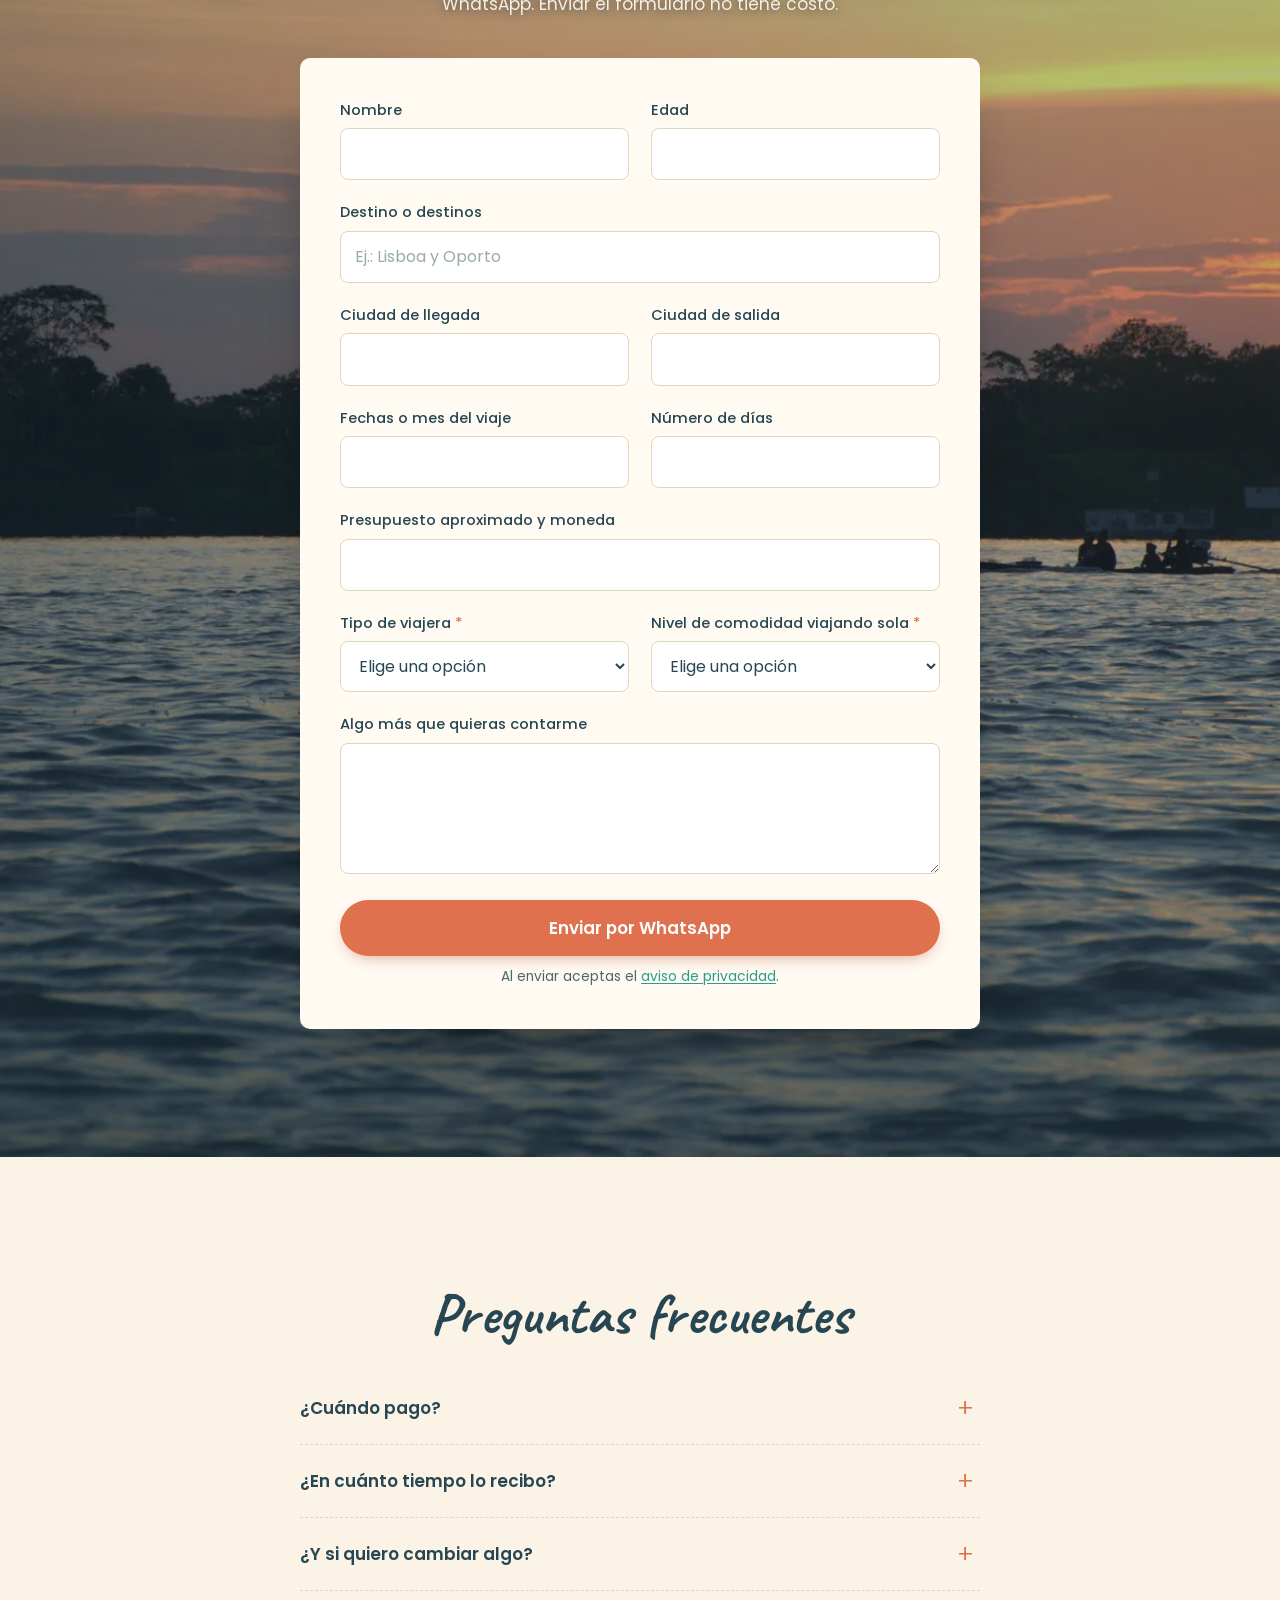
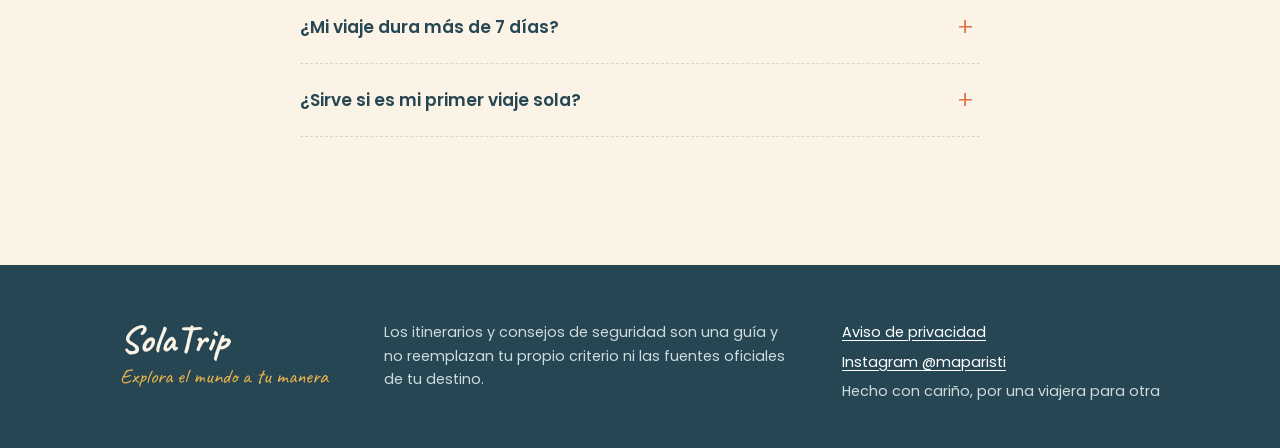
==== commit f9952e66: "Volver al inicio al recargar" ====
--- a/index.html
+++ b/index.html
@@ -4,7 +4,7 @@
   <meta charset="utf-8">
   <meta name="viewport" content="width=device-width, initial-scale=1">
   <title>SolaTrip · Itinerarios para mujeres que viajan solas</title>
-  <meta name="description" content="Tú me cuentas qué quieres vivir y yo te ayudo a convertirlo en un itinerario personalizado. PDF por WhatsApp en 2 días hábiles, desde $15 USD.">
+  <meta name="description" content="Tu itinerario personalizado para viajar sola, sin pasar horas investigando. Para mujeres que viajan solas: PDF por WhatsApp en 2 días hábiles, desde $15 USD.">
   <meta property="og:title" content="SolaTrip · Explora el mundo a tu manera">
   <meta property="og:description" content="Itinerarios personalizados para mujeres que viajan solas. PDF por WhatsApp en 2 días hábiles, desde $15 USD.">
   <meta property="og:image" content="img/portada-playa-1200.jpg">
@@ -14,7 +14,11 @@
   <link rel="preload" href="fonts/caveat-latin-700-normal.woff2" as="font" type="font/woff2" crossorigin>
   <link rel="preload" href="fonts/poppins-latin-400-normal.woff2" as="font" type="font/woff2" crossorigin>
   <link rel="stylesheet" href="css/styles.css">
-  <script>document.documentElement.classList.add("js")</script>
+  <script>
+    document.documentElement.classList.add("js");
+    // Al recargar, siempre volver a la portada (el navegador no recuerda la posición).
+    if ("scrollRestoration" in history) history.scrollRestoration = "manual";
+  </script>
 </head>
 <body>
   <a class="skip" href="#contenido">Saltar al contenido</a>
@@ -50,7 +54,7 @@
         <p class="hero__slogan">Explora el mundo a tu manera</p>
       </div>
       <div class="hero__body">
-        <p class="hero__lead">Menos tiempo investigando. Más tiempo preparando tu próxima aventura.</p>
+        <p class="hero__lead">Tu itinerario personalizado para viajar sola, sin pasar horas investigando.</p>
         <div class="hero__actions">
           <a class="btn" href="#formulario">Quiero mi itinerario</a>
           <a class="link-soft" href="#regalo">Mira uno de regalo</a>
@@ -170,9 +174,9 @@
       <div class="wrap about__grid">
         <div class="about__text">
           <h2 class="h2">Hola, soy Paulina <span aria-hidden="true">👋</span></h2>
-          <p>Vengo de Colombia y ahora vivo en México, el quinto país en el que he vivido. He viajado por varios países, la mayoría de las veces sola.</p>
-          <p>Cada itinerario lo armo yo misma, y con los años aprendí a punta de errores: los que ya cometí para que tú no tengas que cometerlos. Sé lo que es llegar a una ciudad nueva sin conocer a nadie, y también lo increíble que se siente cuando todo sale bien.</p>
-          <p>Por eso creé SolaTrip: para que viajar sola te dé menos miedo y más ganas. Yo pongo la experiencia; tú solo disfrutas el viaje. <span aria-hidden="true">✨</span></p>
+          <p>Soy colombiana y ahora vivo en México, el quinto país en el que he vivido.</p>
+          <p>Mi curiosidad por conocer el mundo me llevó a viajar sola. No siempre todo me ha salido como esperaba, pero las metidas de pata y las situaciones inesperadas me han dejado grandes anécdotas y me han enseñado a planear mejor cada viaje.</p>
+          <p>Por eso creé SolaTrip. No te prometo que todo saldrá perfecto (en parte, esa es la magia de viajar), pero sí que te ayudaré a tener un viaje más organizado e informado. <span aria-hidden="true">✨</span></p>
           <p class="about__ig">Si quieres, puedes echarle un vistazo a algunos de mis viajes en mi Instagram, <a href="https://www.instagram.com/maparisti/" target="_blank" rel="noopener">@maparisti</a>.</p>
         </div>
         <figure class="polaroid">
@@ -265,7 +269,7 @@
         <h2 class="h2 center">Preguntas frecuentes</h2>
         <details>
           <summary>¿Cuándo pago?</summary>
-          <p>Antes de que prepare tu itinerario. Me envías el formulario, te escribo por WhatsApp con el precio exacto y, si te cuadra, pagas el total por transferencia en pesos colombianos (COP), pesos mexicanos (MXN) o dólares (USD). En 2 días hábiles desde tu pago tienes tu itinerario.</p>
+          <p>Pagas luego de llenar el formulario y recibir mi confirmación por WhatsApp con el precio exacto. Puedes pagar el total por transferencia en pesos colombianos (COP), pesos mexicanos (MXN) o dólares (USD), y en 2 días hábiles desde tu pago tienes tu itinerario.</p>
         </details>
         <details>
           <summary>¿En cuánto tiempo lo recibo?</summary>
--- a/css/styles.css
+++ b/css/styles.css
@@ -362,12 +362,20 @@
   .nav__inner { padding-top: 10px; padding-bottom: 10px; }
   .nav__logo { font-size: 1.75rem; }
   .hero { min-height: 0; align-content: start; background: var(--noche); }
-  .hero__photo { position: relative; inset: auto; height: 74svh; min-height: 460px; }
+  .hero__photo { position: relative; inset: auto; height: 56svh; min-height: 340px; }
   .hero__photo img { position: absolute; object-position: 64% 50%; }
-  .hero::before { bottom: auto; height: 74svh; min-height: 460px; background: linear-gradient(180deg, rgba(23, 47, 58, .72) 0%, rgba(23, 47, 58, .4) 30%, rgba(23, 47, 58, .05) 48%, rgba(23, 47, 58, 0) 70%, rgba(38, 70, 83, 1) 100%); }
-  .hero__brand { position: absolute; top: 0; padding-top: 92px; }
-  .hero__body { padding-top: 8px; padding-bottom: 48px; }
-  .hero__facts { flex-direction: column; gap: 8px; }
+  .hero::before { bottom: auto; height: 56svh; min-height: 340px; background: linear-gradient(180deg, rgba(23, 47, 58, .72) 0%, rgba(23, 47, 58, .4) 30%, rgba(23, 47, 58, .05) 48%, rgba(23, 47, 58, 0) 70%, rgba(38, 70, 83, 1) 100%); }
+  .hero__brand { position: absolute; top: 0; padding-top: 68px; }
+  .hero__title { font-size: clamp(4.4rem, 22vw, 6rem); }
+  .hero__slogan { font-size: 1.45rem; margin-top: 6px; }
+  .hero__body { padding-top: 4px; padding-bottom: 36px; }
+  .hero__lead { font-size: 1.18rem; }
+  .hero__actions { margin-top: 18px; gap: 12px 20px; }
+  .hero__actions { flex-wrap: nowrap; }
+  .hero__actions .btn { padding: 13px 18px; font-size: .95rem; white-space: nowrap; }
+  .hero__actions .link-soft { font-size: .95rem; white-space: nowrap; }
+  .hero__facts { margin-top: 18px; font-size: .84rem; }
+  .hero__facts { flex-direction: row; gap: 6px 16px; }
   .trip-form { grid-template-columns: 1fr; }
   .postcard__stamp { width: 92px; height: 92px; top: -30px; }
   .postcard__label { padding-right: 84px; }
